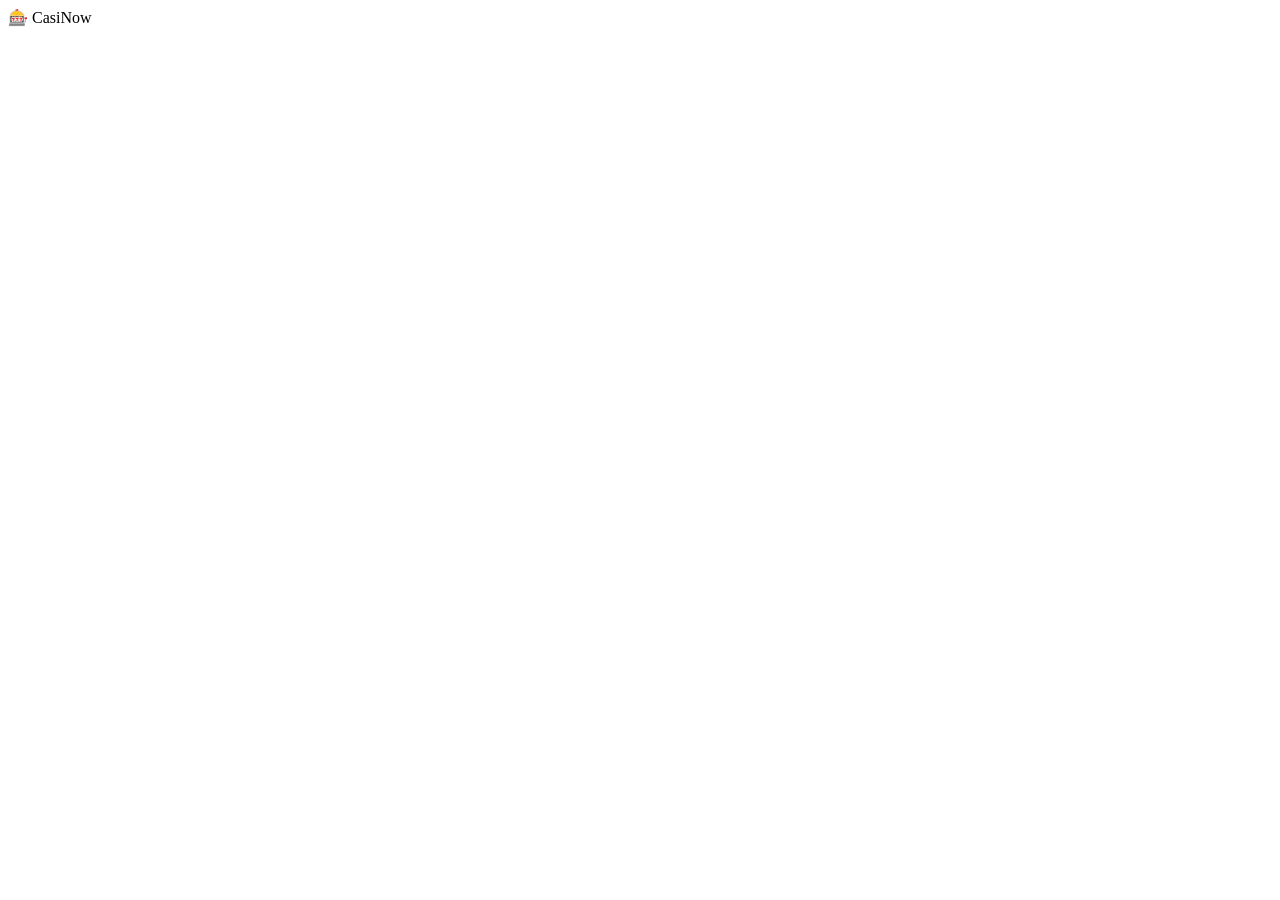
==== templates/index.html @ 028f0877 "Add templates/index.html" ====
<!DOCTYPE html>
<html lang="fr">
<head>
<meta charset="UTF-8">
<meta name="viewport" content="width=device-width,initial-scale=1">
<title>CasiNow</title>
<link rel="stylesheet" href="/static/style.css">
<link href="https://fonts.googleapis.com/css2?family=Inter:wght@400;500;600;700;800&display=swap" rel="stylesheet">
</head>
<body>
<nav class="navbar">
  <div class="nav-left">
    <div class="logo">🎰 CasiNow</div>
  </div>
  <div class="nav-right">
    <div id="balance-display" class="balance-box" style="display:none">
      <span class="coin-icon">🪙</span>
      <span id="balance-amount">0</span>
    </div>
    <div id="user-info" style="display:none" class="user-info">
      <img id="user-avatar" class="avatar" src="" alt="">
      <span id="user-name"></span>
      <a href="/logout" class="btn-logout">Déconnexion</a>
    </div>
    <a id="login-btn" href="/login" class="btn-discord" style="display:none">
      <svg width="20" height="20" viewBox="0 0 71 55" fill="white"><path d="M60.1 4.9A58.5 58.5 0 0 0 45.5.9a.2.2 0 0 0-.2.1 40.8 40.8 0 0 0-1.8 3.7 54 54 0 0 0-16.2 0 37.4 37.4 0 0 0-1.8-3.7.2.2 0 0 0-.2-.1A58.4 58.4 0 0 0 10.9 4.9a.2.2 0 0 0-.1.1C1.6 18.1-.9 31 .3 43.7a.2.2 0 0 0 .1.1 58.8 58.8 0 0 0 17.7 9 .2.2 0 0 0 .2-.1 42 42 0 0 0 3.6-5.9.2.2 0 0 0-.1-.3 38.7 38.7 0 0 1-5.5-2.6.2.2 0 0 1 0-.3l1.1-.9a.2.2 0 0 1 .2 0c11.5 5.3 24 5.3 35.4 0a.2.2 0 0 1 .2 0l1.1.9a.2.2 0 0 1 0 .3 36.1 36.1 0 0 1-5.5 2.6.2.2 0 0 0-.1.3 47.1 47.1 0 0 0 3.6 5.9.2.2 0 0 0 .2.1 58.6 58.6 0 0 0 17.8-9 .2.2 0 0 0 .1-.1c1.5-15.3-2.5-28.6-10.6-40.4a.2.2 0 0 0-.1-.1ZM23.7 36c-3.5 0-6.4-3.2-6.4-7.2s2.8-7.2 6.4-7.2c3.6 0 6.5 3.3 6.4 7.2 0 4-2.8 7.2-6.4 7.2Zm23.6 0c-3.5 0-6.4-3.2-6.4-7.2s2.8-7.2 6.4-7.2c3.6 0 6.5 3.3 6.4 7.2 0 4-2.8 7.2-6.4 7.2Z"/></svg>
      Connexion Discord
    </a>
  </div>
</nav>

<div id="landing" class="landing" style="display:none">
  <div class="landing-content">
    <h1>Bienvenue sur <span class="accent">CasiNow</span></h1>
    <p>Le casino Discord le plus stylé. Connecte-toi avec Discord pour jouer.</p>
    <a href="/login" class="btn-discord big">
      <svg width="24" height="24" viewBox="0 0 71 55" fill="white"><path d="M60.1 4.9A58.5 58.5 0 0 0 45.5.9a.2.2 0 0 0-.2.1 40.8 40.8 0 0 0-1.8 3.7 54 54 0 0 0-16.2 0 37.4 37.4 0 0 0-1.8-3.7.2.2 0 0 0-.2-.1A58.4 58.4 0 0 0 10.9 4.9a.2.2 0 0 0-.1.1C1.6 18.1-.9 31 .3 43.7a.2.2 0 0 0 .1.1 58.8 58.8 0 0 0 17.7 9 .2.2 0 0 0 .2-.1 42 42 0 0 0 3.6-5.9.2.2 0 0 0-.1-.3 38.7 38.7 0 0 1-5.5-2.6.2.2 0 0 1 0-.3l1.1-.9a.2.2 0 0 1 .2 0c11.5 5.3 24 5.3 35.4 0a.2.2 0 0 1 .2 0l1.1.9a.2.2 0 0 1 0 .3 36.1 36.1 0 0 1-5.5 2.6.2.2 0 0 0-.1.3 47.1 47.1 0 0 0 3.6 5.9.2.2 0 0 0 .2.1 58.6 58.6 0 0 0 17.8-9 .2.2 0 0 0 .1-.1c1.5-15.3-2.5-28.6-10.6-40.4a.2.2 0 0 0-.1-.1ZM23.7 36c-3.5 0-6.4-3.2-6.4-7.2s2.8-7.2 6.4-7.2c3.6 0 6.5 3.3 6.4 7.2 0 4-2.8 7.2-6.4 7.2Zm23.6 0c-3.5 0-6.4-3.2-6.4-7.2s2.8-7.2 6.4-7.2c3.6 0 6.5 3.3 6.4 7.2 0 4-2.8 7.2-6.4 7.2Z"/></svg>
      Se connecter avec Discord
    </a>
  </div>
</div>

<main id="main-content" class="main-content" style="display:none">
  <div class="sidebar">
    <div class="sidebar-label">JEUX</div>
    <a href="/game/plinko" class="sidebar-item"><span>🎯</span> Plinko</a>
    <a href="/game/mines" class="sidebar-item"><span>💣</span> Mines</a>
    <a href="/game/slots" class="sidebar-item"><span>🎰</span> Slots</a>
    <a href="/game/coinflip" class="sidebar-item"><span>🪙</span> Coinflip</a>
    <a href="/game/blackjack" class="sidebar-item"><span>🃏</span> Blackjack</a>
  </div>
  <div class="content-area">
    <div class="home-grid">
      <a href="/game/plinko" class="game-card">
        <div class="game-icon">🎯</div>
        <div class="game-name">Plinko</div>
        <div class="game-desc">Laisse tomber la balle et multiplie ta mise !</div>
        <div class="game-badge">HOT</div>
      </a>
      <a href="/game/mines" class="game-card">
        <div class="game-icon">💣</div>
        <div class="game-name">Mines</div>
        <div class="game-desc">Évite les bombes et encaisse tes gains</div>
        <div class="game-badge">POPULAIRE</div>
      </a>
      <a href="/game/slots" class="game-card">
        <div class="game-icon">🎰</div>
        <div class="game-name">Slots</div>
        <div class="game-desc">Machine à sous jusqu'à 50x ta mise</div>
      </a>
      <a href="/game/coinflip" class="game-card">
        <div class="game-icon">🪙</div>
        <div class="game-name">Coinflip</div>
        <div class="game-desc">Pile ou face, double ou rien</div>
      </a>
      <a href="/game/blackjack" class="game-card">
        <div class="game-icon">🃏</div>
        <div class="game-name">Blackjack</div>
        <div class="game-desc">Bats le croupier à 21</div>
      </a>
    </div>
  </div>
</main>

<script>
fetch('/api/me').then(r=>{
  if(r.status===401){
    document.getElementById('login-btn').style.display='flex';
    document.getElementById('landing').style.display='flex';
    return null;
  }
  return r.json();
}).then(data=>{
  if(!data) return;
  document.getElementById('user-info').style.display='flex';
  document.getElementById('balance-display').style.display='flex';
  document.getElementById('main-content').style.display='flex';
  document.getElementById('user-avatar').src=data.avatar;
  document.getElementById('user-name').textContent=data.username;
  document.getElementById('balance-amount').textContent=data.balance.toLocaleString();
});
</script>
</body>
</html>
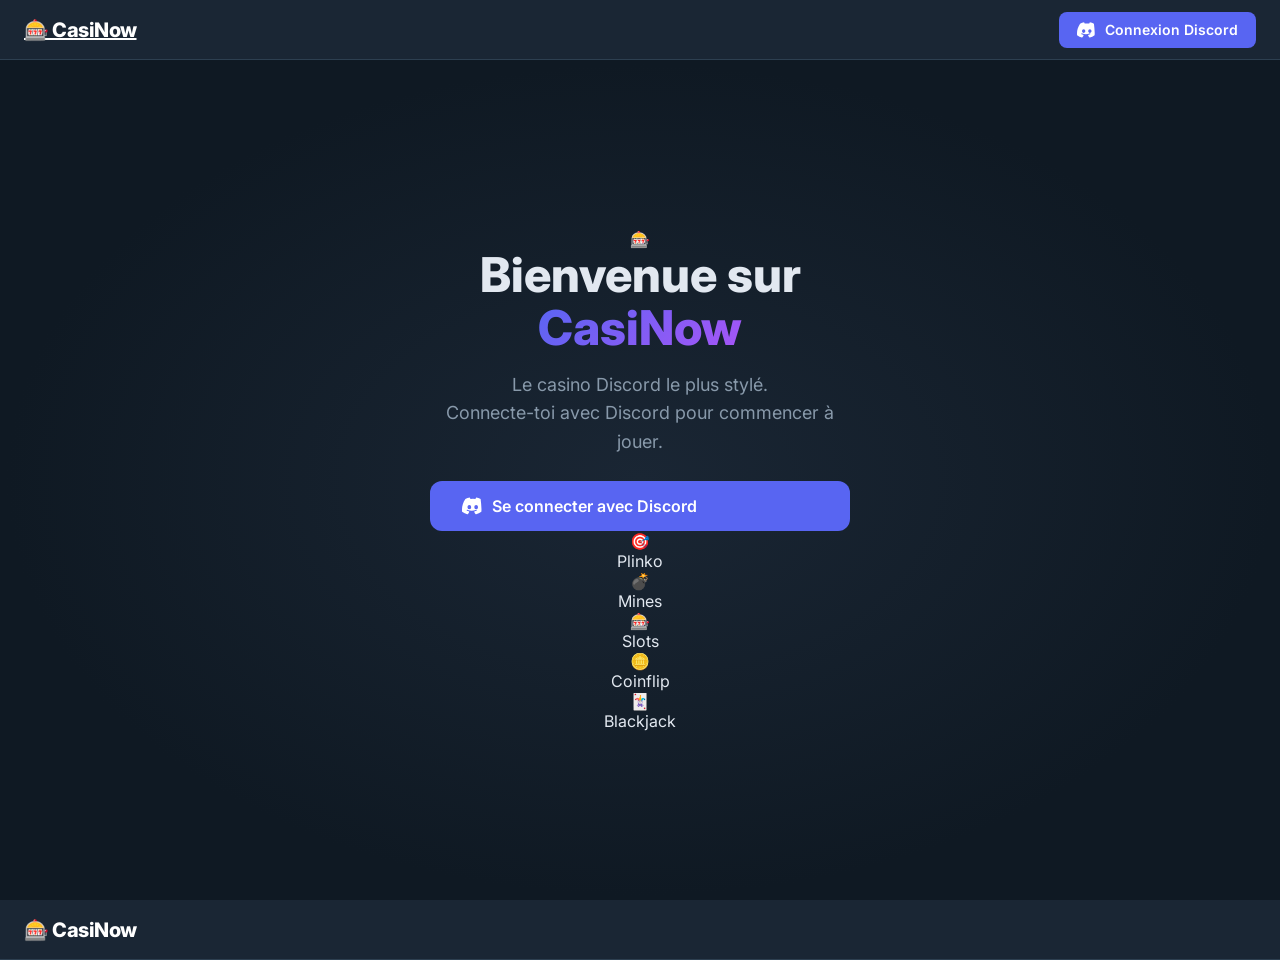
==== commit 58e7ac69: "Improve index.html: add stats bar, game descriptions, landing preview Expanded the HTML structure fo" ====
--- a/templates/index.html
+++ b/templates/index.html
@@ -1,4 +1,147 @@
 <!DOCTYPE html>
+<html lang="fr">
+<head>
+<meta charset="UTF-8">
+<meta name="viewport" content="width=device-width,initial-scale=1">
+<title>CasiNow — Casino Discord</title>
+<link rel="stylesheet" href="/static/style.css">
+<link href="https://fonts.googleapis.com/css2?family=Inter:wght@400;500;600;700;800&display=swap" rel="stylesheet">
+</head>
+<body>
+<nav class="navbar">
+  <div class="nav-left">
+    <a href="/" class="logo">🎰 CasiNow</a>
+  </div>
+  <div class="nav-right">
+    <div id="balance-display" class="balance-box" style="display:none">
+      <span class="coin-icon">🪙</span>
+      <span id="balance-amount">0</span>
+    </div>
+    <div id="user-info" style="display:none" class="user-info">
+      <img id="user-avatar" class="avatar" src="" alt="">
+      <span id="user-name"></span>
+      <a href="/logout" class="btn-logout">Déconnexion</a>
+    </div>
+    <a id="login-btn" href="/login" class="btn-discord" style="display:none">
+      <svg width="20" height="20" viewBox="0 0 71 55" fill="white"><path d="M60.1 4.9A58.5 58.5 0 0 0 45.5 0a2.2 2.2 0 0 0-.2 1 40.8 40.8 0 0 0-1.8 3.7 54 54 0 0 0-16.2 0A37.4 37.4 0 0 0 25.4 1a2.2 2.2 0 0 0-.2-1A58.4 58.4 0 0 0 10.9 4.9C1.6 18.9-1 32.5.3 46C6 50.1 11.5 52.6 16.9 54.3a2.2 2.2 0 0 0 2.4-.8 42 42 0 0 0 3.6-5.9 2.1 2.1 0 0 0-1.2-3A38.7 38.7 0 0 1 16 42.7a2.2 2.2 0 0 1-.2-3.1c.4-.3.9-.4 1.4-.2 9.3 4.2 19.3 4.2 28.4 0a2.2 2.2 0 0 1 1.4.2 2.2 2.2 0 0 1-.2 3.1 38.7 38.7 0 0 1-5.7 1.9 2.1 2.1 0 0 0-1.2 3 42 42 0 0 0 3.6 5.9 2.2 2.2 0 0 0 2.4.8c5.4-1.7 10.9-4.2 16.6-8.3C63.9 32.2 61.3 18.7 60.1 4.9zM23.7 37.8c-3.2 0-5.9-3-5.9-6.6s2.6-6.6 5.9-6.6c3.3 0 5.9 3 5.9 6.6s-2.6 6.6-5.9 6.6zm22 0c-3.3 0-5.9-3-5.9-6.6s2.6-6.6 5.9-6.6c3.3 0 5.9 3 5.9 6.6s-2.6 6.6-5.9 6.6z"/></svg>
+      Connexion Discord
+    </a>
+  </div>
+</nav>
+
+<div id="landing" class="landing" style="display:none">
+  <div class="landing-content">
+    <div class="landing-icon">🎰</div>
+    <h1>Bienvenue sur <span class="accent">CasiNow</span></h1>
+    <p class="landing-sub">Le casino Discord le plus stylé.<br>Connecte-toi avec Discord pour commencer à jouer.</p>
+    <a href="/login" class="btn-discord big">
+      <svg width="22" height="22" viewBox="0 0 71 55" fill="white"><path d="M60.1 4.9A58.5 58.5 0 0 0 45.5 0a2.2 2.2 0 0 0-.2 1 40.8 40.8 0 0 0-1.8 3.7 54 54 0 0 0-16.2 0A37.4 37.4 0 0 0 25.4 1a2.2 2.2 0 0 0-.2-1A58.4 58.4 0 0 0 10.9 4.9C1.6 18.9-1 32.5.3 46C6 50.1 11.5 52.6 16.9 54.3a2.2 2.2 0 0 0 2.4-.8 42 42 0 0 0 3.6-5.9 2.1 2.1 0 0 0-1.2-3A38.7 38.7 0 0 1 16 42.7a2.2 2.2 0 0 1-.2-3.1c.4-.3.9-.4 1.4-.2 9.3 4.2 19.3 4.2 28.4 0a2.2 2.2 0 0 1 1.4.2 2.2 2.2 0 0 1-.2 3.1 38.7 38.7 0 0 1-5.7 1.9 2.1 2.1 0 0 0-1.2 3 42 42 0 0 0 3.6 5.9 2.2 2.2 0 0 0 2.4.8c5.4-1.7 10.9-4.2 16.6-8.3C63.9 32.2 61.3 18.7 60.1 4.9zM23.7 37.8c-3.2 0-5.9-3-5.9-6.6s2.6-6.6 5.9-6.6c3.3 0 5.9 3 5.9 6.6s-2.6 6.6-5.9 6.6zm22 0c-3.3 0-5.9-3-5.9-6.6s2.6-6.6 5.9-6.6c3.3 0 5.9 3 5.9 6.6s-2.6 6.6-5.9 6.6z"/></svg>
+      Se connecter avec Discord
+    </a>
+    <div class="games-preview">
+      <div class="preview-card"><div class="preview-icon">🎯</div><div class="preview-name">Plinko</div></div>
+      <div class="preview-card"><div class="preview-icon">💣</div><div class="preview-name">Mines</div></div>
+      <div class="preview-card"><div class="preview-icon">🎰</div><div class="preview-name">Slots</div></div>
+      <div class="preview-card"><div class="preview-icon">🪙</div><div class="preview-name">Coinflip</div></div>
+      <div class="preview-card"><div class="preview-icon">🃏</div><div class="preview-name">Blackjack</div></div>
+    </div>
+  </div>
+</div>
+
+<main id="main-content" class="main-content" style="display:none">
+  <div class="sidebar">
+    <div class="sidebar-label">JEUX</div>
+    <a href="/game/plinko" class="sidebar-item"><span>🎯</span> Plinko</a>
+    <a href="/game/mines" class="sidebar-item"><span>💣</span> Mines</a>
+    <a href="/game/slots" class="sidebar-item"><span>🎰</span> Slots</a>
+    <a href="/game/coinflip" class="sidebar-item"><span>🪙</span> Coinflip</a>
+    <a href="/game/blackjack" class="sidebar-item"><span>🃏</span> Blackjack</a>
+  </div>
+  <div class="content-area">
+    <div class="stats-bar" id="stats-bar">
+      <div class="stat-item"><span class="stat-label">Solde</span><span class="stat-value" id="stat-balance">—</span></div>
+      <div class="stat-item"><span class="stat-label">Banque</span><span class="stat-value" id="stat-bank">—</span></div>
+      <div class="stat-item"><span class="stat-label">Gains totaux</span><span class="stat-value green" id="stat-won">—</span></div>
+      <div class="stat-item"><span class="stat-label">Pertes totales</span><span class="stat-value red" id="stat-lost">—</span></div>
+    </div>
+    <h2 class="section-title">Choisissez un jeu</h2>
+    <div class="games-grid">
+      <a href="/game/plinko" class="game-card">
+        <div class="game-card-glow"></div>
+        <div class="game-icon">🎯</div>
+        <div class="game-info">
+          <div class="game-name">Plinko</div>
+          <div class="game-desc">Lâche la balle et gagne gros</div>
+          <div class="game-mult">x0.5 – x16</div>
+        </div>
+      </a>
+      <a href="/game/mines" class="game-card">
+        <div class="game-card-glow"></div>
+        <div class="game-icon">💣</div>
+        <div class="game-info">
+          <div class="game-name">Mines</div>
+          <div class="game-desc">Évite les mines, cashout en temps</div>
+          <div class="game-mult">x1 – x∞</div>
+        </div>
+      </a>
+      <a href="/game/slots" class="game-card">
+        <div class="game-card-glow"></div>
+        <div class="game-icon">🎰</div>
+        <div class="game-info">
+          <div class="game-name">Slots</div>
+          <div class="game-desc">Aligne les symboles pour gagner</div>
+          <div class="game-mult">x2 – x50</div>
+        </div>
+      </a>
+      <a href="/game/coinflip" class="game-card">
+        <div class="game-card-glow"></div>
+        <div class="game-icon">🪙</div>
+        <div class="game-info">
+          <div class="game-name">Coinflip</div>
+          <div class="game-desc">Face ou pile, 50/50</div>
+          <div class="game-mult">x2</div>
+        </div>
+      </a>
+      <a href="/game/blackjack" class="game-card">
+        <div class="game-card-glow"></div>
+        <div class="game-icon">🃏</div>
+        <div class="game-info">
+          <div class="game-name">Blackjack</div>
+          <div class="game-desc">21 contre le croupier</div>
+          <div class="game-mult">x2.5 BJ</div>
+        </div>
+      </a>
+    </div>
+  </div>
+</main>
+
+<script>
+(async () => {
+  const res = await fetch('/api/me');
+  if (res.ok) {
+    const d = await res.json();
+    document.getElementById('balance-display').style.display='flex';
+    document.getElementById('balance-amount').textContent = d.balance.toLocaleString();
+    document.getElementById('user-info').style.display='flex';
+    document.getElementById('user-avatar').src = d.avatar;
+    document.getElementById('user-name').textContent = d.username;
+    document.getElementById('main-content').style.display='flex';
+    document.getElementById('stat-balance').textContent = d.balance.toLocaleString() + ' 🪙';
+    document.getElementById('stat-bank').textContent = (d.bank||0).toLocaleString() + ' 🪙';
+    document.getElementById('stat-won').textContent = (d.total_won||0).toLocaleString() + ' 🪙';
+    document.getElementById('stat-lost').textContent = (d.total_lost||0).toLocaleString() + ' 🪙';
+    // Highlight active sidebar item
+    document.querySelectorAll('.sidebar-item').forEach(a => {
+      if(a.href === location.href) a.classList.add('active');
+    });
+  } else {
+    document.getElementById('landing').style.display='flex';
+    document.getElementById('login-btn').style.display='flex';
+  }
+})();
+</script>
+</body>
+</html><!DOCTYPE html>
 <html lang="fr">
 <head>
 <meta charset="UTF-8">
@@ -101,4 +244,4 @@
 });
 </script>
 </body>
-</html>+</html>
--- a/static/style.css
+++ b/static/style.css
@@ -0,0 +1,117 @@
+*{margin:0;padding:0;box-sizing:border-box}
+body{font-family:'Inter',sans-serif;background:#0f1923;color:#e2e8f0;min-height:100vh}
+
+/* NAVBAR */
+.navbar{display:flex;align-items:center;justify-content:space-between;padding:0 24px;height:60px;background:#1a2634;border-bottom:1px solid #2d3f50;position:sticky;top:0;z-index:100}
+.logo{font-size:20px;font-weight:800;color:#fff;letter-spacing:-0.5px}
+.nav-right{display:flex;align-items:center;gap:16px}
+.balance-box{display:flex;align-items:center;gap:8px;background:#0f1923;border:1px solid #2d3f50;border-radius:8px;padding:6px 14px;font-weight:700;font-size:15px;color:#f1c40f}
+.coin-icon{font-size:16px}
+.user-info{display:flex;align-items:center;gap:10px}
+.avatar{width:32px;height:32px;border-radius:50%;border:2px solid #5865f2}
+.btn-logout{color:#8899aa;font-size:13px;text-decoration:none;padding:4px 10px;border:1px solid #2d3f50;border-radius:6px;transition:.2s}
+.btn-logout:hover{color:#fff;border-color:#5865f2}
+.btn-discord{display:flex;align-items:center;gap:8px;background:#5865f2;color:#fff;padding:8px 18px;border-radius:8px;text-decoration:none;font-weight:600;font-size:14px;transition:.2s}
+.btn-discord:hover{background:#4752c4;transform:translateY(-1px)}
+.btn-discord.big{padding:14px 32px;font-size:16px;border-radius:12px;margin-top:24px}
+
+/* LANDING */
+.landing{display:flex;align-items:center;justify-content:center;min-height:calc(100vh - 60px);background:radial-gradient(ellipse at center,#1a2634 0%,#0f1923 70%)}
+.landing-content{text-align:center;max-width:500px;padding:40px}
+.landing-content h1{font-size:48px;font-weight:800;line-height:1.1;margin-bottom:16px}
+.landing-content p{color:#8899aa;font-size:18px;line-height:1.6}
+.accent{color:#5865f2;background:linear-gradient(135deg,#5865f2,#a855f7);-webkit-background-clip:text;-webkit-text-fill-color:transparent}
+
+/* LAYOUT */
+.main-content{display:flex;min-height:calc(100vh - 60px)}
+.sidebar{width:220px;background:#1a2634;border-right:1px solid #2d3f50;padding:20px 12px;flex-shrink:0}
+.sidebar-label{font-size:11px;font-weight:700;color:#4a6278;letter-spacing:1.5px;margin-bottom:8px;padding:0 8px}
+.sidebar-item{display:flex;align-items:center;gap:12px;padding:10px 12px;border-radius:8px;text-decoration:none;color:#8899aa;font-size:14px;font-weight:500;transition:.15s;margin-bottom:4px}
+.sidebar-item:hover,.sidebar-item.active{background:#243447;color:#fff}
+.content-area{flex:1;padding:32px}
+
+/* GAME CARDS */
+.home-grid{display:grid;grid-template-columns:repeat(auto-fill,minmax(200px,1fr));gap:16px}
+.game-card{background:#1a2634;border:1px solid #2d3f50;border-radius:14px;padding:28px 20px;text-decoration:none;color:#fff;transition:.2s;position:relative;overflow:hidden;cursor:pointer}
+.game-card:hover{transform:translateY(-4px);border-color:#5865f2;box-shadow:0 8px 30px rgba(88,101,242,.2)}
+.game-icon{font-size:40px;margin-bottom:14px}
+.game-name{font-size:18px;font-weight:700;margin-bottom:6px}
+.game-desc{font-size:13px;color:#8899aa;line-height:1.5}
+.game-badge{position:absolute;top:14px;right:14px;background:#e74c3c;color:#fff;font-size:10px;font-weight:700;padding:3px 8px;border-radius:20px;letter-spacing:0.5px}
+
+/* GAME PAGES */
+.game-layout{display:flex;min-height:calc(100vh - 60px)}
+.game-sidebar{width:280px;background:#1a2634;border-right:1px solid #2d3f50;padding:20px;flex-shrink:0;display:flex;flex-direction:column;gap:16px}
+.game-area{flex:1;display:flex;align-items:center;justify-content:center;padding:32px;background:#0f1923}
+.game-panel{background:#1a2634;border-radius:16px;border:1px solid #2d3f50;overflow:hidden;width:100%;max-width:700px}
+.panel-header{padding:20px 24px;border-bottom:1px solid #2d3f50;font-size:18px;font-weight:700;display:flex;align-items:center;gap:10px}
+
+/* BET INPUT */
+.bet-section{display:flex;flex-direction:column;gap:10px}
+.bet-label{font-size:12px;font-weight:600;color:#4a6278;letter-spacing:1px}
+.bet-input-wrap{position:relative}
+.bet-input{width:100%;background:#0f1923;border:1px solid #2d3f50;border-radius:8px;padding:10px 50px 10px 36px;color:#fff;font-size:15px;font-weight:600;outline:none;transition:.2s}
+.bet-input:focus{border-color:#5865f2}
+.bet-coin{position:absolute;left:10px;top:50%;transform:translateY(-50%);color:#f1c40f;font-size:16px}
+.bet-btns{display:flex;gap:6px;flex-wrap:wrap}
+.bet-btn{flex:1;background:#243447;border:none;border-radius:6px;color:#8899aa;font-size:12px;font-weight:600;padding:6px 8px;cursor:pointer;transition:.15s;min-width:40px}
+.bet-btn:hover{background:#2d3f50;color:#fff}
+
+/* BUTTONS */
+.btn-primary{width:100%;background:linear-gradient(135deg,#2ecc71,#27ae60);border:none;border-radius:10px;color:#fff;font-size:15px;font-weight:700;padding:14px;cursor:pointer;transition:.2s;letter-spacing:0.3px}
+.btn-primary:hover{transform:translateY(-1px);box-shadow:0 6px 20px rgba(46,204,113,.3)}
+.btn-primary:disabled{opacity:.4;cursor:not-allowed;transform:none}
+.btn-secondary{width:100%;background:#243447;border:1px solid #2d3f50;border-radius:10px;color:#fff;font-size:14px;font-weight:600;padding:12px;cursor:pointer;transition:.2s}
+.btn-secondary:hover{background:#2d3f50}
+.btn-red{width:100%;background:linear-gradient(135deg,#e74c3c,#c0392b);border:none;border-radius:10px;color:#fff;font-size:15px;font-weight:700;padding:14px;cursor:pointer;transition:.2s}
+
+/* RESULT */
+.result-box{padding:16px;border-radius:10px;text-align:center;font-weight:700;font-size:16px;margin-top:8px;display:none}
+.result-win{background:rgba(46,204,113,.15);border:1px solid #2ecc71;color:#2ecc71}
+.result-lose{background:rgba(231,76,60,.15);border:1px solid #e74c3c;color:#e74c3c}
+
+/* PLINKO */
+#plinko-canvas{width:100%;max-width:600px;display:block;margin:0 auto}
+.plinko-slots{display:flex;justify-content:space-around;padding:8px 16px;background:#0f1923}
+.plinko-slot{flex:1;text-align:center;font-size:11px;font-weight:700;padding:4px 2px;border-radius:4px;margin:0 1px}
+
+/* MINES */
+.mines-grid{display:grid;grid-template-columns:repeat(5,1fr);gap:6px;padding:20px}
+.mine-cell{aspect-ratio:1;background:#0f1923;border:2px solid #2d3f50;border-radius:8px;cursor:pointer;font-size:20px;display:flex;align-items:center;justify-content:center;transition:.15s;user-select:none}
+.mine-cell:hover:not(.revealed):not(.mine-hit){background:#243447;border-color:#5865f2;transform:scale(1.05)}
+.mine-cell.gem{background:rgba(46,204,113,.1);border-color:#2ecc71;color:#2ecc71}
+.mine-cell.mine-hit{background:rgba(231,76,60,.2);border-color:#e74c3c;animation:shake .3s}
+.mine-cell.mine-show{background:rgba(231,76,60,.1);border-color:#e74c3c}
+@keyframes shake{0%,100%{transform:translateX(0)}25%{transform:translateX(-4px)}75%{transform:translateX(4px)}}
+
+/* SLOTS */
+.slots-display{display:flex;justify-content:center;gap:8px;padding:30px 20px;background:#0f1923}
+.reel{display:flex;flex-direction:column;gap:6px;background:#243447;border-radius:10px;padding:8px;border:1px solid #2d3f50;overflow:hidden}
+.reel-row{font-size:36px;text-align:center;height:56px;display:flex;align-items:center;justify-content:center;transition:transform .3s}
+.reel-row.middle-row{background:rgba(88,101,242,.15);border-radius:8px;border:2px solid #5865f2}
+.win-line{height:3px;background:linear-gradient(90deg,transparent,#f1c40f,transparent);margin:0 20px}
+
+/* COINFLIP */
+.coin-display{display:flex;justify-content:center;align-items:center;padding:50px;perspective:600px}
+.coin{width:120px;height:120px;border-radius:50%;font-size:60px;display:flex;align-items:center;justify-content:center;background:linear-gradient(135deg,#f1c40f,#e67e22);box-shadow:0 8px 30px rgba(241,196,15,.3);transition:transform .6s;transform-style:preserve-3d;cursor:default;user-select:none}
+.coin.spinning{animation:spin 1s ease-in-out}
+@keyframes spin{0%{transform:rotateY(0)}50%{transform:rotateY(900deg)}100%{transform:rotateY(1800deg)}}
+.coin-choice{display:flex;gap:12px;padding:0 20px 20px}
+.coin-opt{flex:1;background:#243447;border:2px solid #2d3f50;border-radius:10px;padding:14px;cursor:pointer;text-align:center;font-weight:600;transition:.15s;font-size:24px}
+.coin-opt:hover,.coin-opt.selected{border-color:#5865f2;background:rgba(88,101,242,.1)}
+
+/* BLACKJACK */
+.bj-area{padding:24px;display:flex;flex-direction:column;gap:16px}
+.bj-hand{display:flex;gap:8px;flex-wrap:wrap;min-height:80px;align-items:center}
+.bj-card{width:56px;height:80px;background:#fff;border-radius:8px;display:flex;align-items:center;justify-content:center;font-size:22px;font-weight:700;color:#1a1a2e;box-shadow:0 4px 12px rgba(0,0,0,.3);border:1px solid #ddd}
+.bj-card.hidden{background:linear-gradient(135deg,#1a2634,#243447);color:transparent;border:1px solid #2d3f50}
+.bj-label{font-size:12px;font-weight:600;color:#4a6278;letter-spacing:1px;margin-bottom:8px}
+.bj-score{font-size:14px;color:#8899aa;margin-left:8px}
+.bj-actions{display:flex;gap:8px}
+.bj-actions .btn-primary,.bj-actions .btn-secondary{flex:1}
+
+/* MISC */
+.nav-sidebar{width:200px;background:#1a2634;border-right:1px solid #2d3f50;padding:20px 12px;flex-shrink:0;min-height:calc(100vh - 60px)}
+.multiplier-display{text-align:center;font-size:32px;font-weight:800;color:#f1c40f;margin:8px 0}
+.balance-tag{font-size:12px;color:#4a6278;text-align:center}
+select.bet-input{appearance:none;cursor:pointer}
--- a/static/style.css
+++ b/static/style.css
@@ -0,0 +1,117 @@
+*{margin:0;padding:0;box-sizing:border-box}
+body{font-family:'Inter',sans-serif;background:#0f1923;color:#e2e8f0;min-height:100vh}
+
+/* NAVBAR */
+.navbar{display:flex;align-items:center;justify-content:space-between;padding:0 24px;height:60px;background:#1a2634;border-bottom:1px solid #2d3f50;position:sticky;top:0;z-index:100}
+.logo{font-size:20px;font-weight:800;color:#fff;letter-spacing:-0.5px}
+.nav-right{display:flex;align-items:center;gap:16px}
+.balance-box{display:flex;align-items:center;gap:8px;background:#0f1923;border:1px solid #2d3f50;border-radius:8px;padding:6px 14px;font-weight:700;font-size:15px;color:#f1c40f}
+.coin-icon{font-size:16px}
+.user-info{display:flex;align-items:center;gap:10px}
+.avatar{width:32px;height:32px;border-radius:50%;border:2px solid #5865f2}
+.btn-logout{color:#8899aa;font-size:13px;text-decoration:none;padding:4px 10px;border:1px solid #2d3f50;border-radius:6px;transition:.2s}
+.btn-logout:hover{color:#fff;border-color:#5865f2}
+.btn-discord{display:flex;align-items:center;gap:8px;background:#5865f2;color:#fff;padding:8px 18px;border-radius:8px;text-decoration:none;font-weight:600;font-size:14px;transition:.2s}
+.btn-discord:hover{background:#4752c4;transform:translateY(-1px)}
+.btn-discord.big{padding:14px 32px;font-size:16px;border-radius:12px;margin-top:24px}
+
+/* LANDING */
+.landing{display:flex;align-items:center;justify-content:center;min-height:calc(100vh - 60px);background:radial-gradient(ellipse at center,#1a2634 0%,#0f1923 70%)}
+.landing-content{text-align:center;max-width:500px;padding:40px}
+.landing-content h1{font-size:48px;font-weight:800;line-height:1.1;margin-bottom:16px}
+.landing-content p{color:#8899aa;font-size:18px;line-height:1.6}
+.accent{color:#5865f2;background:linear-gradient(135deg,#5865f2,#a855f7);-webkit-background-clip:text;-webkit-text-fill-color:transparent}
+
+/* LAYOUT */
+.main-content{display:flex;min-height:calc(100vh - 60px)}
+.sidebar{width:220px;background:#1a2634;border-right:1px solid #2d3f50;padding:20px 12px;flex-shrink:0}
+.sidebar-label{font-size:11px;font-weight:700;color:#4a6278;letter-spacing:1.5px;margin-bottom:8px;padding:0 8px}
+.sidebar-item{display:flex;align-items:center;gap:12px;padding:10px 12px;border-radius:8px;text-decoration:none;color:#8899aa;font-size:14px;font-weight:500;transition:.15s;margin-bottom:4px}
+.sidebar-item:hover,.sidebar-item.active{background:#243447;color:#fff}
+.content-area{flex:1;padding:32px}
+
+/* GAME CARDS */
+.home-grid{display:grid;grid-template-columns:repeat(auto-fill,minmax(200px,1fr));gap:16px}
+.game-card{background:#1a2634;border:1px solid #2d3f50;border-radius:14px;padding:28px 20px;text-decoration:none;color:#fff;transition:.2s;position:relative;overflow:hidden;cursor:pointer}
+.game-card:hover{transform:translateY(-4px);border-color:#5865f2;box-shadow:0 8px 30px rgba(88,101,242,.2)}
+.game-icon{font-size:40px;margin-bottom:14px}
+.game-name{font-size:18px;font-weight:700;margin-bottom:6px}
+.game-desc{font-size:13px;color:#8899aa;line-height:1.5}
+.game-badge{position:absolute;top:14px;right:14px;background:#e74c3c;color:#fff;font-size:10px;font-weight:700;padding:3px 8px;border-radius:20px;letter-spacing:0.5px}
+
+/* GAME PAGES */
+.game-layout{display:flex;min-height:calc(100vh - 60px)}
+.game-sidebar{width:280px;background:#1a2634;border-right:1px solid #2d3f50;padding:20px;flex-shrink:0;display:flex;flex-direction:column;gap:16px}
+.game-area{flex:1;display:flex;align-items:center;justify-content:center;padding:32px;background:#0f1923}
+.game-panel{background:#1a2634;border-radius:16px;border:1px solid #2d3f50;overflow:hidden;width:100%;max-width:700px}
+.panel-header{padding:20px 24px;border-bottom:1px solid #2d3f50;font-size:18px;font-weight:700;display:flex;align-items:center;gap:10px}
+
+/* BET INPUT */
+.bet-section{display:flex;flex-direction:column;gap:10px}
+.bet-label{font-size:12px;font-weight:600;color:#4a6278;letter-spacing:1px}
+.bet-input-wrap{position:relative}
+.bet-input{width:100%;background:#0f1923;border:1px solid #2d3f50;border-radius:8px;padding:10px 50px 10px 36px;color:#fff;font-size:15px;font-weight:600;outline:none;transition:.2s}
+.bet-input:focus{border-color:#5865f2}
+.bet-coin{position:absolute;left:10px;top:50%;transform:translateY(-50%);color:#f1c40f;font-size:16px}
+.bet-btns{display:flex;gap:6px;flex-wrap:wrap}
+.bet-btn{flex:1;background:#243447;border:none;border-radius:6px;color:#8899aa;font-size:12px;font-weight:600;padding:6px 8px;cursor:pointer;transition:.15s;min-width:40px}
+.bet-btn:hover{background:#2d3f50;color:#fff}
+
+/* BUTTONS */
+.btn-primary{width:100%;background:linear-gradient(135deg,#2ecc71,#27ae60);border:none;border-radius:10px;color:#fff;font-size:15px;font-weight:700;padding:14px;cursor:pointer;transition:.2s;letter-spacing:0.3px}
+.btn-primary:hover{transform:translateY(-1px);box-shadow:0 6px 20px rgba(46,204,113,.3)}
+.btn-primary:disabled{opacity:.4;cursor:not-allowed;transform:none}
+.btn-secondary{width:100%;background:#243447;border:1px solid #2d3f50;border-radius:10px;color:#fff;font-size:14px;font-weight:600;padding:12px;cursor:pointer;transition:.2s}
+.btn-secondary:hover{background:#2d3f50}
+.btn-red{width:100%;background:linear-gradient(135deg,#e74c3c,#c0392b);border:none;border-radius:10px;color:#fff;font-size:15px;font-weight:700;padding:14px;cursor:pointer;transition:.2s}
+
+/* RESULT */
+.result-box{padding:16px;border-radius:10px;text-align:center;font-weight:700;font-size:16px;margin-top:8px;display:none}
+.result-win{background:rgba(46,204,113,.15);border:1px solid #2ecc71;color:#2ecc71}
+.result-lose{background:rgba(231,76,60,.15);border:1px solid #e74c3c;color:#e74c3c}
+
+/* PLINKO */
+#plinko-canvas{width:100%;max-width:600px;display:block;margin:0 auto}
+.plinko-slots{display:flex;justify-content:space-around;padding:8px 16px;background:#0f1923}
+.plinko-slot{flex:1;text-align:center;font-size:11px;font-weight:700;padding:4px 2px;border-radius:4px;margin:0 1px}
+
+/* MINES */
+.mines-grid{display:grid;grid-template-columns:repeat(5,1fr);gap:6px;padding:20px}
+.mine-cell{aspect-ratio:1;background:#0f1923;border:2px solid #2d3f50;border-radius:8px;cursor:pointer;font-size:20px;display:flex;align-items:center;justify-content:center;transition:.15s;user-select:none}
+.mine-cell:hover:not(.revealed):not(.mine-hit){background:#243447;border-color:#5865f2;transform:scale(1.05)}
+.mine-cell.gem{background:rgba(46,204,113,.1);border-color:#2ecc71;color:#2ecc71}
+.mine-cell.mine-hit{background:rgba(231,76,60,.2);border-color:#e74c3c;animation:shake .3s}
+.mine-cell.mine-show{background:rgba(231,76,60,.1);border-color:#e74c3c}
+@keyframes shake{0%,100%{transform:translateX(0)}25%{transform:translateX(-4px)}75%{transform:translateX(4px)}}
+
+/* SLOTS */
+.slots-display{display:flex;justify-content:center;gap:8px;padding:30px 20px;background:#0f1923}
+.reel{display:flex;flex-direction:column;gap:6px;background:#243447;border-radius:10px;padding:8px;border:1px solid #2d3f50;overflow:hidden}
+.reel-row{font-size:36px;text-align:center;height:56px;display:flex;align-items:center;justify-content:center;transition:transform .3s}
+.reel-row.middle-row{background:rgba(88,101,242,.15);border-radius:8px;border:2px solid #5865f2}
+.win-line{height:3px;background:linear-gradient(90deg,transparent,#f1c40f,transparent);margin:0 20px}
+
+/* COINFLIP */
+.coin-display{display:flex;justify-content:center;align-items:center;padding:50px;perspective:600px}
+.coin{width:120px;height:120px;border-radius:50%;font-size:60px;display:flex;align-items:center;justify-content:center;background:linear-gradient(135deg,#f1c40f,#e67e22);box-shadow:0 8px 30px rgba(241,196,15,.3);transition:transform .6s;transform-style:preserve-3d;cursor:default;user-select:none}
+.coin.spinning{animation:spin 1s ease-in-out}
+@keyframes spin{0%{transform:rotateY(0)}50%{transform:rotateY(900deg)}100%{transform:rotateY(1800deg)}}
+.coin-choice{display:flex;gap:12px;padding:0 20px 20px}
+.coin-opt{flex:1;background:#243447;border:2px solid #2d3f50;border-radius:10px;padding:14px;cursor:pointer;text-align:center;font-weight:600;transition:.15s;font-size:24px}
+.coin-opt:hover,.coin-opt.selected{border-color:#5865f2;background:rgba(88,101,242,.1)}
+
+/* BLACKJACK */
+.bj-area{padding:24px;display:flex;flex-direction:column;gap:16px}
+.bj-hand{display:flex;gap:8px;flex-wrap:wrap;min-height:80px;align-items:center}
+.bj-card{width:56px;height:80px;background:#fff;border-radius:8px;display:flex;align-items:center;justify-content:center;font-size:22px;font-weight:700;color:#1a1a2e;box-shadow:0 4px 12px rgba(0,0,0,.3);border:1px solid #ddd}
+.bj-card.hidden{background:linear-gradient(135deg,#1a2634,#243447);color:transparent;border:1px solid #2d3f50}
+.bj-label{font-size:12px;font-weight:600;color:#4a6278;letter-spacing:1px;margin-bottom:8px}
+.bj-score{font-size:14px;color:#8899aa;margin-left:8px}
+.bj-actions{display:flex;gap:8px}
+.bj-actions .btn-primary,.bj-actions .btn-secondary{flex:1}
+
+/* MISC */
+.nav-sidebar{width:200px;background:#1a2634;border-right:1px solid #2d3f50;padding:20px 12px;flex-shrink:0;min-height:calc(100vh - 60px)}
+.multiplier-display{text-align:center;font-size:32px;font-weight:800;color:#f1c40f;margin:8px 0}
+.balance-tag{font-size:12px;color:#4a6278;text-align:center}
+select.bet-input{appearance:none;cursor:pointer}
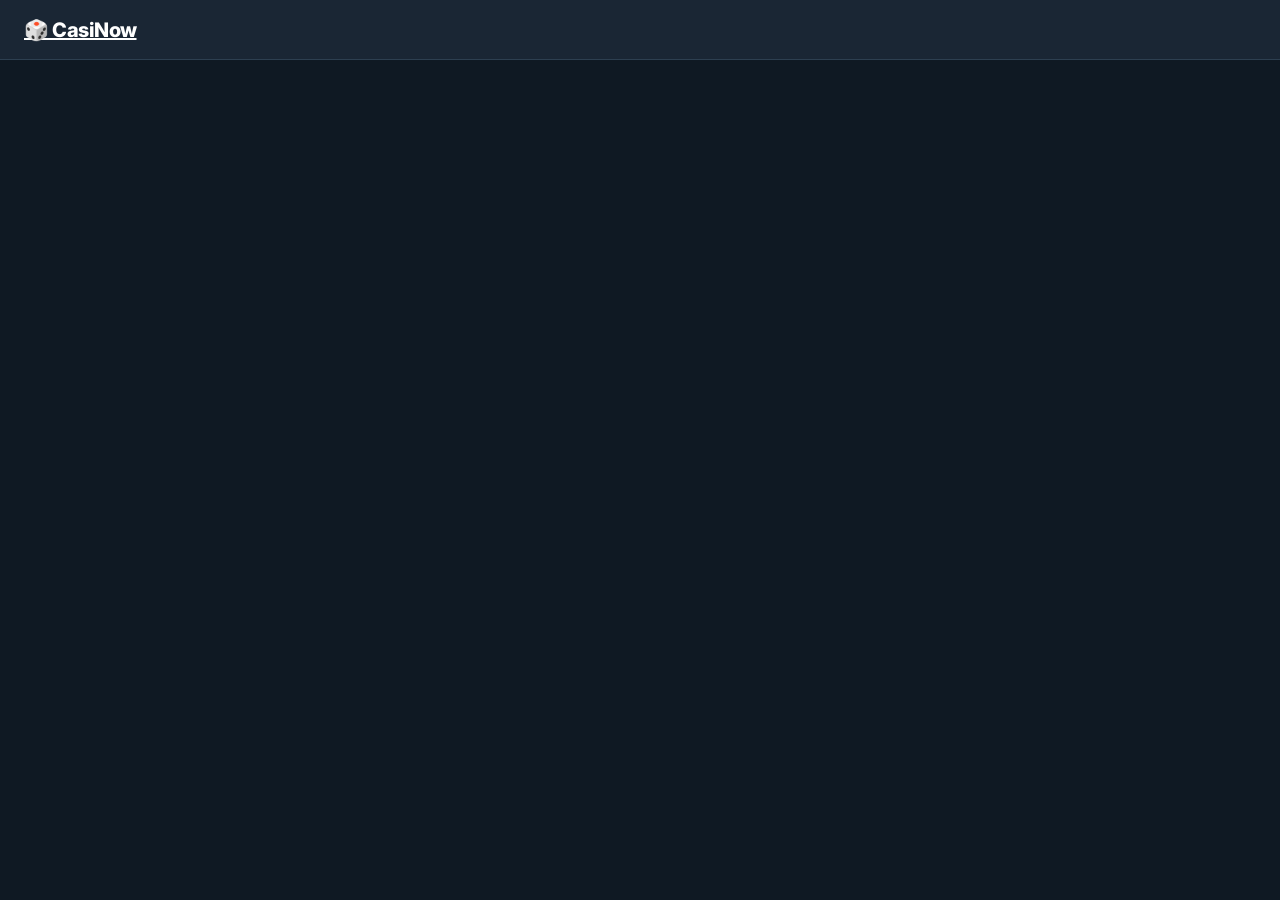
==== commit d35eb29b: "Refactor index.html for improved text and icons Updated various text elements and icons in the HTML " ====
--- a/templates/index.html
+++ b/templates/index.html
@@ -1,147 +1,4 @@
 <!DOCTYPE html>
-<html lang="fr">
-<head>
-<meta charset="UTF-8">
-<meta name="viewport" content="width=device-width,initial-scale=1">
-<title>CasiNow — Casino Discord</title>
-<link rel="stylesheet" href="/static/style.css">
-<link href="https://fonts.googleapis.com/css2?family=Inter:wght@400;500;600;700;800&display=swap" rel="stylesheet">
-</head>
-<body>
-<nav class="navbar">
-  <div class="nav-left">
-    <a href="/" class="logo">🎰 CasiNow</a>
-  </div>
-  <div class="nav-right">
-    <div id="balance-display" class="balance-box" style="display:none">
-      <span class="coin-icon">🪙</span>
-      <span id="balance-amount">0</span>
-    </div>
-    <div id="user-info" style="display:none" class="user-info">
-      <img id="user-avatar" class="avatar" src="" alt="">
-      <span id="user-name"></span>
-      <a href="/logout" class="btn-logout">Déconnexion</a>
-    </div>
-    <a id="login-btn" href="/login" class="btn-discord" style="display:none">
-      <svg width="20" height="20" viewBox="0 0 71 55" fill="white"><path d="M60.1 4.9A58.5 58.5 0 0 0 45.5 0a2.2 2.2 0 0 0-.2 1 40.8 40.8 0 0 0-1.8 3.7 54 54 0 0 0-16.2 0A37.4 37.4 0 0 0 25.4 1a2.2 2.2 0 0 0-.2-1A58.4 58.4 0 0 0 10.9 4.9C1.6 18.9-1 32.5.3 46C6 50.1 11.5 52.6 16.9 54.3a2.2 2.2 0 0 0 2.4-.8 42 42 0 0 0 3.6-5.9 2.1 2.1 0 0 0-1.2-3A38.7 38.7 0 0 1 16 42.7a2.2 2.2 0 0 1-.2-3.1c.4-.3.9-.4 1.4-.2 9.3 4.2 19.3 4.2 28.4 0a2.2 2.2 0 0 1 1.4.2 2.2 2.2 0 0 1-.2 3.1 38.7 38.7 0 0 1-5.7 1.9 2.1 2.1 0 0 0-1.2 3 42 42 0 0 0 3.6 5.9 2.2 2.2 0 0 0 2.4.8c5.4-1.7 10.9-4.2 16.6-8.3C63.9 32.2 61.3 18.7 60.1 4.9zM23.7 37.8c-3.2 0-5.9-3-5.9-6.6s2.6-6.6 5.9-6.6c3.3 0 5.9 3 5.9 6.6s-2.6 6.6-5.9 6.6zm22 0c-3.3 0-5.9-3-5.9-6.6s2.6-6.6 5.9-6.6c3.3 0 5.9 3 5.9 6.6s-2.6 6.6-5.9 6.6z"/></svg>
-      Connexion Discord
-    </a>
-  </div>
-</nav>
-
-<div id="landing" class="landing" style="display:none">
-  <div class="landing-content">
-    <div class="landing-icon">🎰</div>
-    <h1>Bienvenue sur <span class="accent">CasiNow</span></h1>
-    <p class="landing-sub">Le casino Discord le plus stylé.<br>Connecte-toi avec Discord pour commencer à jouer.</p>
-    <a href="/login" class="btn-discord big">
-      <svg width="22" height="22" viewBox="0 0 71 55" fill="white"><path d="M60.1 4.9A58.5 58.5 0 0 0 45.5 0a2.2 2.2 0 0 0-.2 1 40.8 40.8 0 0 0-1.8 3.7 54 54 0 0 0-16.2 0A37.4 37.4 0 0 0 25.4 1a2.2 2.2 0 0 0-.2-1A58.4 58.4 0 0 0 10.9 4.9C1.6 18.9-1 32.5.3 46C6 50.1 11.5 52.6 16.9 54.3a2.2 2.2 0 0 0 2.4-.8 42 42 0 0 0 3.6-5.9 2.1 2.1 0 0 0-1.2-3A38.7 38.7 0 0 1 16 42.7a2.2 2.2 0 0 1-.2-3.1c.4-.3.9-.4 1.4-.2 9.3 4.2 19.3 4.2 28.4 0a2.2 2.2 0 0 1 1.4.2 2.2 2.2 0 0 1-.2 3.1 38.7 38.7 0 0 1-5.7 1.9 2.1 2.1 0 0 0-1.2 3 42 42 0 0 0 3.6 5.9 2.2 2.2 0 0 0 2.4.8c5.4-1.7 10.9-4.2 16.6-8.3C63.9 32.2 61.3 18.7 60.1 4.9zM23.7 37.8c-3.2 0-5.9-3-5.9-6.6s2.6-6.6 5.9-6.6c3.3 0 5.9 3 5.9 6.6s-2.6 6.6-5.9 6.6zm22 0c-3.3 0-5.9-3-5.9-6.6s2.6-6.6 5.9-6.6c3.3 0 5.9 3 5.9 6.6s-2.6 6.6-5.9 6.6z"/></svg>
-      Se connecter avec Discord
-    </a>
-    <div class="games-preview">
-      <div class="preview-card"><div class="preview-icon">🎯</div><div class="preview-name">Plinko</div></div>
-      <div class="preview-card"><div class="preview-icon">💣</div><div class="preview-name">Mines</div></div>
-      <div class="preview-card"><div class="preview-icon">🎰</div><div class="preview-name">Slots</div></div>
-      <div class="preview-card"><div class="preview-icon">🪙</div><div class="preview-name">Coinflip</div></div>
-      <div class="preview-card"><div class="preview-icon">🃏</div><div class="preview-name">Blackjack</div></div>
-    </div>
-  </div>
-</div>
-
-<main id="main-content" class="main-content" style="display:none">
-  <div class="sidebar">
-    <div class="sidebar-label">JEUX</div>
-    <a href="/game/plinko" class="sidebar-item"><span>🎯</span> Plinko</a>
-    <a href="/game/mines" class="sidebar-item"><span>💣</span> Mines</a>
-    <a href="/game/slots" class="sidebar-item"><span>🎰</span> Slots</a>
-    <a href="/game/coinflip" class="sidebar-item"><span>🪙</span> Coinflip</a>
-    <a href="/game/blackjack" class="sidebar-item"><span>🃏</span> Blackjack</a>
-  </div>
-  <div class="content-area">
-    <div class="stats-bar" id="stats-bar">
-      <div class="stat-item"><span class="stat-label">Solde</span><span class="stat-value" id="stat-balance">—</span></div>
-      <div class="stat-item"><span class="stat-label">Banque</span><span class="stat-value" id="stat-bank">—</span></div>
-      <div class="stat-item"><span class="stat-label">Gains totaux</span><span class="stat-value green" id="stat-won">—</span></div>
-      <div class="stat-item"><span class="stat-label">Pertes totales</span><span class="stat-value red" id="stat-lost">—</span></div>
-    </div>
-    <h2 class="section-title">Choisissez un jeu</h2>
-    <div class="games-grid">
-      <a href="/game/plinko" class="game-card">
-        <div class="game-card-glow"></div>
-        <div class="game-icon">🎯</div>
-        <div class="game-info">
-          <div class="game-name">Plinko</div>
-          <div class="game-desc">Lâche la balle et gagne gros</div>
-          <div class="game-mult">x0.5 – x16</div>
-        </div>
-      </a>
-      <a href="/game/mines" class="game-card">
-        <div class="game-card-glow"></div>
-        <div class="game-icon">💣</div>
-        <div class="game-info">
-          <div class="game-name">Mines</div>
-          <div class="game-desc">Évite les mines, cashout en temps</div>
-          <div class="game-mult">x1 – x∞</div>
-        </div>
-      </a>
-      <a href="/game/slots" class="game-card">
-        <div class="game-card-glow"></div>
-        <div class="game-icon">🎰</div>
-        <div class="game-info">
-          <div class="game-name">Slots</div>
-          <div class="game-desc">Aligne les symboles pour gagner</div>
-          <div class="game-mult">x2 – x50</div>
-        </div>
-      </a>
-      <a href="/game/coinflip" class="game-card">
-        <div class="game-card-glow"></div>
-        <div class="game-icon">🪙</div>
-        <div class="game-info">
-          <div class="game-name">Coinflip</div>
-          <div class="game-desc">Face ou pile, 50/50</div>
-          <div class="game-mult">x2</div>
-        </div>
-      </a>
-      <a href="/game/blackjack" class="game-card">
-        <div class="game-card-glow"></div>
-        <div class="game-icon">🃏</div>
-        <div class="game-info">
-          <div class="game-name">Blackjack</div>
-          <div class="game-desc">21 contre le croupier</div>
-          <div class="game-mult">x2.5 BJ</div>
-        </div>
-      </a>
-    </div>
-  </div>
-</main>
-
-<script>
-(async () => {
-  const res = await fetch('/api/me');
-  if (res.ok) {
-    const d = await res.json();
-    document.getElementById('balance-display').style.display='flex';
-    document.getElementById('balance-amount').textContent = d.balance.toLocaleString();
-    document.getElementById('user-info').style.display='flex';
-    document.getElementById('user-avatar').src = d.avatar;
-    document.getElementById('user-name').textContent = d.username;
-    document.getElementById('main-content').style.display='flex';
-    document.getElementById('stat-balance').textContent = d.balance.toLocaleString() + ' 🪙';
-    document.getElementById('stat-bank').textContent = (d.bank||0).toLocaleString() + ' 🪙';
-    document.getElementById('stat-won').textContent = (d.total_won||0).toLocaleString() + ' 🪙';
-    document.getElementById('stat-lost').textContent = (d.total_lost||0).toLocaleString() + ' 🪙';
-    // Highlight active sidebar item
-    document.querySelectorAll('.sidebar-item').forEach(a => {
-      if(a.href === location.href) a.classList.add('active');
-    });
-  } else {
-    document.getElementById('landing').style.display='flex';
-    document.getElementById('login-btn').style.display='flex';
-  }
-})();
-</script>
-</body>
-</html><!DOCTYPE html>
 <html lang="fr">
 <head>
 <meta charset="UTF-8">
@@ -153,20 +10,19 @@
 <body>
 <nav class="navbar">
   <div class="nav-left">
-    <div class="logo">🎰 CasiNow</div>
+    <a href="/" class="logo">&#127922; CasiNow</a>
   </div>
   <div class="nav-right">
     <div id="balance-display" class="balance-box" style="display:none">
-      <span class="coin-icon">🪙</span>
+      <span class="coin-icon">&#129689;</span>
       <span id="balance-amount">0</span>
     </div>
     <div id="user-info" style="display:none" class="user-info">
       <img id="user-avatar" class="avatar" src="" alt="">
       <span id="user-name"></span>
-      <a href="/logout" class="btn-logout">Déconnexion</a>
+      <a href="/logout" class="btn-logout">Deconnexion</a>
     </div>
     <a id="login-btn" href="/login" class="btn-discord" style="display:none">
-      <svg width="20" height="20" viewBox="0 0 71 55" fill="white"><path d="M60.1 4.9A58.5 58.5 0 0 0 45.5.9a.2.2 0 0 0-.2.1 40.8 40.8 0 0 0-1.8 3.7 54 54 0 0 0-16.2 0 37.4 37.4 0 0 0-1.8-3.7.2.2 0 0 0-.2-.1A58.4 58.4 0 0 0 10.9 4.9a.2.2 0 0 0-.1.1C1.6 18.1-.9 31 .3 43.7a.2.2 0 0 0 .1.1 58.8 58.8 0 0 0 17.7 9 .2.2 0 0 0 .2-.1 42 42 0 0 0 3.6-5.9.2.2 0 0 0-.1-.3 38.7 38.7 0 0 1-5.5-2.6.2.2 0 0 1 0-.3l1.1-.9a.2.2 0 0 1 .2 0c11.5 5.3 24 5.3 35.4 0a.2.2 0 0 1 .2 0l1.1.9a.2.2 0 0 1 0 .3 36.1 36.1 0 0 1-5.5 2.6.2.2 0 0 0-.1.3 47.1 47.1 0 0 0 3.6 5.9.2.2 0 0 0 .2.1 58.6 58.6 0 0 0 17.8-9 .2.2 0 0 0 .1-.1c1.5-15.3-2.5-28.6-10.6-40.4a.2.2 0 0 0-.1-.1ZM23.7 36c-3.5 0-6.4-3.2-6.4-7.2s2.8-7.2 6.4-7.2c3.6 0 6.5 3.3 6.4 7.2 0 4-2.8 7.2-6.4 7.2Zm23.6 0c-3.5 0-6.4-3.2-6.4-7.2s2.8-7.2 6.4-7.2c3.6 0 6.5 3.3 6.4 7.2 0 4-2.8 7.2-6.4 7.2Z"/></svg>
       Connexion Discord
     </a>
   </div>
@@ -175,72 +31,68 @@
 <div id="landing" class="landing" style="display:none">
   <div class="landing-content">
     <h1>Bienvenue sur <span class="accent">CasiNow</span></h1>
-    <p>Le casino Discord le plus stylé. Connecte-toi avec Discord pour jouer.</p>
-    <a href="/login" class="btn-discord big">
-      <svg width="24" height="24" viewBox="0 0 71 55" fill="white"><path d="M60.1 4.9A58.5 58.5 0 0 0 45.5.9a.2.2 0 0 0-.2.1 40.8 40.8 0 0 0-1.8 3.7 54 54 0 0 0-16.2 0 37.4 37.4 0 0 0-1.8-3.7.2.2 0 0 0-.2-.1A58.4 58.4 0 0 0 10.9 4.9a.2.2 0 0 0-.1.1C1.6 18.1-.9 31 .3 43.7a.2.2 0 0 0 .1.1 58.8 58.8 0 0 0 17.7 9 .2.2 0 0 0 .2-.1 42 42 0 0 0 3.6-5.9.2.2 0 0 0-.1-.3 38.7 38.7 0 0 1-5.5-2.6.2.2 0 0 1 0-.3l1.1-.9a.2.2 0 0 1 .2 0c11.5 5.3 24 5.3 35.4 0a.2.2 0 0 1 .2 0l1.1.9a.2.2 0 0 1 0 .3 36.1 36.1 0 0 1-5.5 2.6.2.2 0 0 0-.1.3 47.1 47.1 0 0 0 3.6 5.9.2.2 0 0 0 .2.1 58.6 58.6 0 0 0 17.8-9 .2.2 0 0 0 .1-.1c1.5-15.3-2.5-28.6-10.6-40.4a.2.2 0 0 0-.1-.1ZM23.7 36c-3.5 0-6.4-3.2-6.4-7.2s2.8-7.2 6.4-7.2c3.6 0 6.5 3.3 6.4 7.2 0 4-2.8 7.2-6.4 7.2Zm23.6 0c-3.5 0-6.4-3.2-6.4-7.2s2.8-7.2 6.4-7.2c3.6 0 6.5 3.3 6.4 7.2 0 4-2.8 7.2-6.4 7.2Z"/></svg>
-      Se connecter avec Discord
-    </a>
+    <p>Le casino Discord. Connecte-toi pour jouer.</p>
+    <a href="/login" class="btn-discord big">Se connecter avec Discord</a>
   </div>
 </div>
 
 <main id="main-content" class="main-content" style="display:none">
   <div class="sidebar">
     <div class="sidebar-label">JEUX</div>
-    <a href="/game/plinko" class="sidebar-item"><span>🎯</span> Plinko</a>
-    <a href="/game/mines" class="sidebar-item"><span>💣</span> Mines</a>
-    <a href="/game/slots" class="sidebar-item"><span>🎰</span> Slots</a>
-    <a href="/game/coinflip" class="sidebar-item"><span>🪙</span> Coinflip</a>
-    <a href="/game/blackjack" class="sidebar-item"><span>🃏</span> Blackjack</a>
+    <a href="/game/plinko" class="sidebar-item"><span>&#127919;</span> Plinko</a>
+    <a href="/game/mines" class="sidebar-item"><span>&#128163;</span> Mines</a>
+    <a href="/game/slots" class="sidebar-item"><span>&#127922;</span> Slots</a>
+    <a href="/game/coinflip" class="sidebar-item"><span>&#129689;</span> Coinflip</a>
+    <a href="/game/blackjack" class="sidebar-item"><span>&#127183;</span> Blackjack</a>
   </div>
   <div class="content-area">
-    <div class="home-grid">
+    <h2 class="section-title">Choisissez un jeu</h2>
+    <div class="games-grid">
       <a href="/game/plinko" class="game-card">
-        <div class="game-icon">🎯</div>
+        <div class="game-icon">&#127919;</div>
         <div class="game-name">Plinko</div>
-        <div class="game-desc">Laisse tomber la balle et multiplie ta mise !</div>
-        <div class="game-badge">HOT</div>
+        <div class="game-desc">x0.5 a x16</div>
       </a>
       <a href="/game/mines" class="game-card">
-        <div class="game-icon">💣</div>
+        <div class="game-icon">&#128163;</div>
         <div class="game-name">Mines</div>
-        <div class="game-desc">Évite les bombes et encaisse tes gains</div>
-        <div class="game-badge">POPULAIRE</div>
+        <div class="game-desc">Cashout au bon moment</div>
       </a>
       <a href="/game/slots" class="game-card">
-        <div class="game-icon">🎰</div>
+        <div class="game-icon">&#127922;</div>
         <div class="game-name">Slots</div>
-        <div class="game-desc">Machine à sous jusqu'à 50x ta mise</div>
+        <div class="game-desc">x2 a x50</div>
       </a>
       <a href="/game/coinflip" class="game-card">
-        <div class="game-icon">🪙</div>
+        <div class="game-icon">&#129689;</div>
         <div class="game-name">Coinflip</div>
-        <div class="game-desc">Pile ou face, double ou rien</div>
+        <div class="game-desc">50/50 x2</div>
       </a>
       <a href="/game/blackjack" class="game-card">
-        <div class="game-icon">🃏</div>
+        <div class="game-icon">&#127183;</div>
         <div class="game-name">Blackjack</div>
-        <div class="game-desc">Bats le croupier à 21</div>
+        <div class="game-desc">21 contre le dealer</div>
       </a>
     </div>
   </div>
 </main>
 
 <script>
-fetch('/api/me').then(r=>{
+fetch('/api/me').then(function(r){
   if(r.status===401){
     document.getElementById('login-btn').style.display='flex';
     document.getElementById('landing').style.display='flex';
     return null;
   }
   return r.json();
-}).then(data=>{
-  if(!data) return;
+}).then(function(d){
+  if(!d) return;
+  document.getElementById('balance-display').style.display='flex';
+  document.getElementById('balance-amount').textContent=d.balance;
   document.getElementById('user-info').style.display='flex';
-  document.getElementById('balance-display').style.display='flex';
+  document.getElementById('user-avatar').src=d.avatar;
+  document.getElementById('user-name').textContent=d.username;
   document.getElementById('main-content').style.display='flex';
-  document.getElementById('user-avatar').src=data.avatar;
-  document.getElementById('user-name').textContent=data.username;
-  document.getElementById('balance-amount').textContent=data.balance.toLocaleString();
 });
 </script>
 </body>
